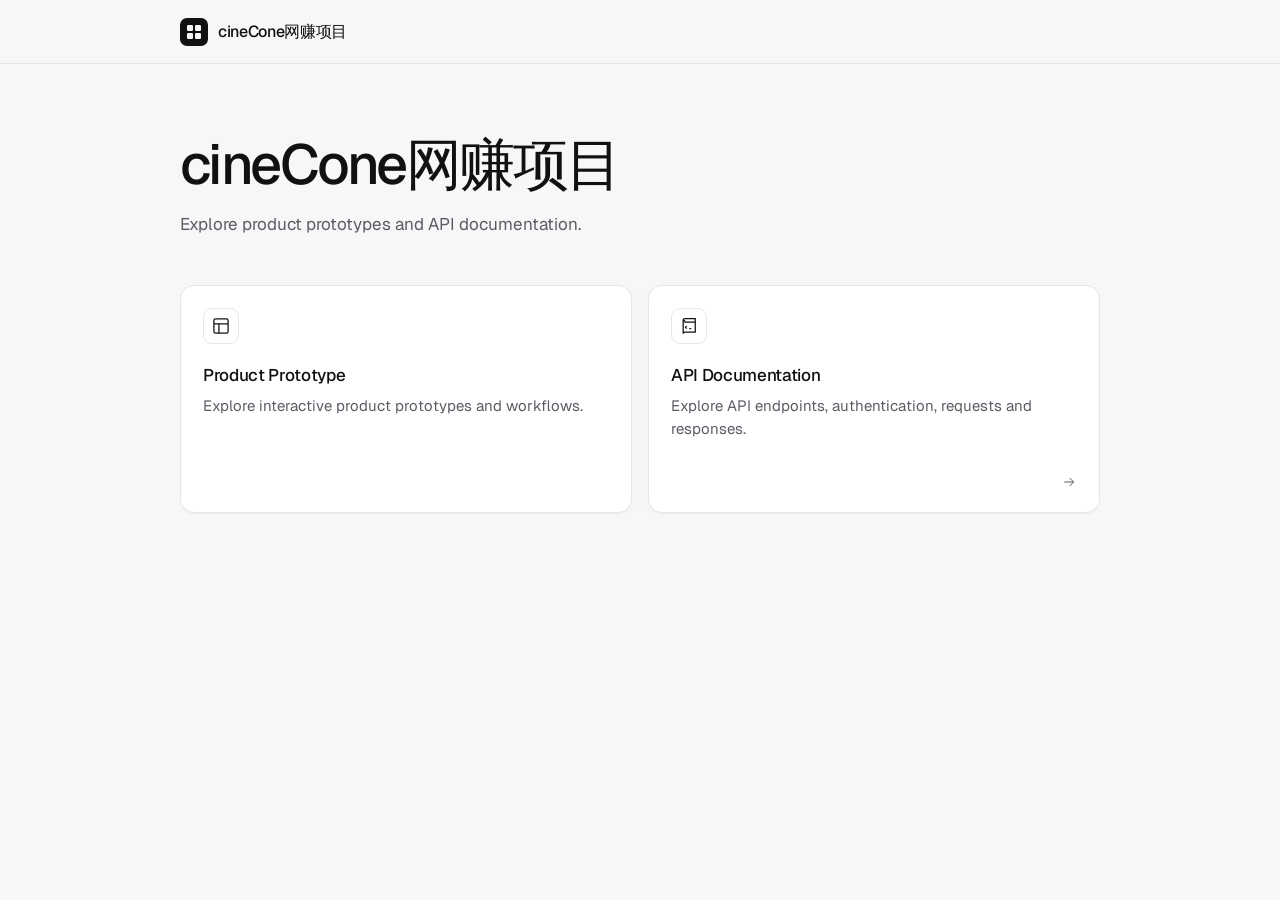
==== public/index.html @ 770e6d85 "Add the cineCone developer portal. Include the homepage, API reference, product prototype, and GitHu" ====
<!DOCTYPE html>
<html lang="en">
  <head>
    <meta charset="utf-8" />
    <meta name="viewport" content="width=device-width, initial-scale=1" />
    <title>cineCone网赚项目</title>
    <meta
      name="description"
      content="Explore product prototypes and API documentation."
    />
    <meta name="color-scheme" content="light dark" />
    <link rel="icon" href="data:image/svg+xml,%3Csvg xmlns='http://www.w3.org/2000/svg' viewBox='0 0 16 16'%3E%3Crect width='16' height='16' rx='3' fill='%23111113'/%3E%3Cpath d='M4 4h3.2v3.2H4zM8.8 4H12v3.2H8.8zM4 8.8h3.2V12H4zM8.8 8.8H12V12H8.8z' fill='%23f7f7f8'/%3E%3C/svg%3E" />
    <link rel="preconnect" href="https://fonts.googleapis.com" />
    <link rel="preconnect" href="https://fonts.gstatic.com" crossorigin />
    <link
      href="https://fonts.googleapis.com/css2?family=Geist:wght@400;500;600&family=Geist+Mono:wght@400;500&display=swap"
      rel="stylesheet"
    />
    <link rel="stylesheet" href="./assets/styles.css" />
  </head>
  <body>
    <header class="site-header">
      <div class="shell header-inner">
        <a class="brand" href="./">
          <span class="brand-mark" aria-hidden="true">
            <svg width="16" height="16" viewBox="0 0 16 16" fill="currentColor">
              <rect x="1" y="1" width="6" height="6" rx="1.2" />
              <rect x="9" y="1" width="6" height="6" rx="1.2" />
              <rect x="1" y="9" width="6" height="6" rx="1.2" />
              <rect x="9" y="9" width="6" height="6" rx="1.2" />
            </svg>
          </span>
          <span class="brand-name">cineCone网赚项目</span>
        </a>
        <!-- Set data-url to the repository, for example https://github.com/org/developer-portal -->
        <a
          id="github-link"
          class="github-link"
          data-url=""
          href=""
          hidden
          target="_blank"
          rel="noreferrer"
        >
          <svg width="16" height="16" viewBox="0 0 16 16" aria-hidden="true">
            <path
              fill="currentColor"
              d="M8 0C3.58 0 0 3.58 0 8c0 3.54 2.29 6.53 5.47 7.59.4.07.55-.17.55-.38 0-.19-.01-.82-.01-1.49-2.01.37-2.53-.49-2.69-.94-.09-.23-.48-.94-.82-1.13-.28-.15-.68-.52-.01-.53.63-.01 1.08.58 1.23.82.72 1.21 1.87.87 2.33.66.07-.52.28-.87.51-1.07-1.78-.2-3.64-.89-3.64-3.95 0-.87.31-1.59.82-2.15-.08-.2-.36-1.02.08-2.12 0 0 .67-.21 2.2.82.64-.18 1.32-.27 2-.27.68 0 1.36.09 2 .27 1.53-1.04 2.2-.82 2.2-.82.44 1.1.16 1.92.08 2.12.51.56.82 1.27.82 2.15 0 3.07-1.87 3.75-3.65 3.95.29.25.54.73.54 1.48 0 1.07-.01 1.93-.01 2.2 0 .21.15.46.55.38A8.013 8.013 0 0016 8c0-4.42-3.58-8-8-8z"
            />
          </svg>
          GitHub
        </a>
      </div>
    </header>

    <main class="shell site-main">
      <section class="hero">
        <h1>cineCone网赚项目</h1>
        <p class="lede">Explore product prototypes and API documentation.</p>
      </section>

      <section class="cards" aria-label="Documentation">
        <article class="card" id="prototype-card">
          <span class="icon" aria-hidden="true">
            <svg width="20" height="20" viewBox="0 0 24 24" fill="none" stroke="currentColor" stroke-width="1.5">
              <rect x="3.5" y="3.5" width="17" height="17" rx="2" />
              <path d="M3.5 9.5h17M9.5 9.5V20.5" />
            </svg>
          </span>
          <div class="card-body">
            <div class="card-heading">
              <h2>Product Prototype</h2>
              <p class="badge" data-badge>Coming Soon</p>
            </div>
            <p>Explore interactive product prototypes and workflows.</p>
          </div>
        </article>

        <a class="card card-link" href="./api/">
          <span class="icon" aria-hidden="true">
            <svg width="20" height="20" viewBox="0 0 24 24" fill="none" stroke="currentColor" stroke-width="1.5">
              <path d="M5 5.2A2.2 2.2 0 0 1 7.2 3H19.5v16.2H7.2A2.2 2.2 0 0 0 5 21.4V5.2z" />
              <path d="M5 5.2A2.2 2.2 0 0 1 7.2 7.4H19.5" />
              <path d="M9.2 12.2 7.8 13.6l1.4 1.4M12.4 15.2h2.3" />
            </svg>
          </span>
          <div class="card-body">
            <div class="card-heading">
              <h2>API Documentation</h2>
            </div>
            <p>Explore API endpoints, authentication, requests and responses.</p>
          </div>
          <span class="card-go" aria-hidden="true">
            <svg width="16" height="16" viewBox="0 0 24 24" fill="none" stroke="currentColor" stroke-width="1.5">
              <path d="M5 12h14M13 6l6 6-6 6" />
            </svg>
          </span>
        </a>
      </section>
    </main>

    <script>
      (function () {
        var github = document.getElementById("github-link");
        if (github) {
          var githubUrl = (github.getAttribute("data-url") || "").trim();
          if (githubUrl) {
            github.href = githubUrl;
            github.hidden = false;
          }
        }

        var card = document.getElementById("prototype-card");
        if (!card || !window.fetch) return;

        var probe = new URL("./prototype/index.html", document.baseURI);
        fetch(probe.href, { cache: "no-store" })
          .then(function (response) {
            if (!response.ok) return;
            var link = document.createElement("a");
            link.className = "card card-link";
            link.href = "./prototype/";
            link.innerHTML = card.innerHTML;
            var badge = link.querySelector("[data-badge]");
            if (badge) badge.remove();
            card.replaceWith(link);
          })
          .catch(function () {});
      })();
    </script>
  </body>
</html>
---- public/assets/styles.css ----
:root {
  color-scheme: light;
  --canvas: #f7f7f8;
  --surface: #ffffff;
  --ink: #111113;
  --muted: #5c5c66;
  --line: #e6e6ea;
  --line-strong: #c7c7cf;
  --canvas-ink: #f7f7f8;
  --shadow: 0 1px 2px rgba(17, 17, 19, 0.04);
  --sans: "Geist", "Inter", ui-sans-serif, system-ui, -apple-system, "Segoe UI", sans-serif;
  --mono: "Geist Mono", ui-monospace, "SFMono-Regular", Menlo, Consolas, monospace;
  --header-height: 64px;
  --api-bar-height: 52px;
}

@media (prefers-color-scheme: dark) {
  :root {
    color-scheme: dark;
    --canvas: #0c0c0d;
    --surface: #161618;
    --ink: #f4f4f5;
    --muted: #a1a1aa;
    --line: #2c2c31;
    --line-strong: #4a4a52;
    --canvas-ink: #0c0c0d;
    --shadow: none;
  }
}

*,
*::before,
*::after {
  box-sizing: border-box;
}

html {
  background: var(--canvas);
}

body {
  margin: 0;
  min-height: 100vh;
  background: var(--canvas);
  color: var(--ink);
  font-family: var(--sans);
  font-size: 16px;
  line-height: 1.5;
  text-rendering: optimizeLegibility;
}

h1,
h2,
p {
  margin: 0;
}

a {
  color: inherit;
}

.shell {
  width: min(920px, calc(100% - 48px));
  margin-inline: auto;
}

.site-header {
  height: var(--header-height);
  border-bottom: 1px solid var(--line);
}

.header-inner,
.github-link,
.brand,
.card-heading,
.portal-api-bar {
  display: flex;
  align-items: center;
}

.header-inner {
  height: 100%;
  justify-content: space-between;
  gap: 16px;
}

.brand {
  gap: 10px;
  min-width: 0;
  text-decoration: none;
  font-weight: 500;
  letter-spacing: -0.02em;
}

.brand-mark {
  display: grid;
  place-items: center;
  width: 28px;
  height: 28px;
  flex: none;
  border-radius: 7px;
  background: var(--ink);
  color: var(--canvas-ink);
}

.brand-mark svg,
.icon svg,
.card-go svg,
.github-link svg {
  display: block;
}

.brand-name {
  overflow: hidden;
  text-overflow: ellipsis;
  white-space: nowrap;
}

.github-link {
  gap: 8px;
  flex: none;
  padding: 6px 2px;
  color: var(--muted);
  font-size: 0.875rem;
  text-decoration: none;
}

.github-link[hidden] {
  display: none;
}

.github-link:hover {
  color: var(--ink);
}

.hero {
  padding-top: 72px;
}

.hero h1 {
  max-width: 100%;
  font-size: clamp(2.5rem, 6vw, 3.5rem);
  font-weight: 500;
  letter-spacing: -0.045em;
  line-height: 1.05;
  text-wrap: balance;
}

.lede {
  max-width: 36rem;
  margin-top: 16px;
  color: var(--muted);
  font-size: 1.0625rem;
  line-height: 1.55;
}

.cards {
  display: grid;
  grid-template-columns: 1fr;
  gap: 12px;
  margin-top: 48px;
}

.card {
  display: flex;
  flex-direction: column;
  align-items: flex-start;
  gap: 20px;
  min-height: 228px;
  padding: 22px;
  border: 1px solid var(--line);
  border-radius: 14px;
  background: var(--surface);
  box-shadow: var(--shadow);
  color: inherit;
  text-decoration: none;
}

.card-link {
  cursor: pointer;
  transition: border-color 120ms ease;
}

.card-link:hover {
  border-color: var(--line-strong);
}

.icon {
  display: grid;
  place-items: center;
  width: 36px;
  height: 36px;
  border: 1px solid var(--line);
  border-radius: 9px;
  color: var(--ink);
}

.card-body {
  display: flex;
  flex: 1;
  flex-direction: column;
  gap: 8px;
  width: 100%;
}

.card-heading {
  justify-content: space-between;
  gap: 12px;
}

.card h2 {
  font-size: 1.0625rem;
  font-weight: 500;
  letter-spacing: -0.02em;
  line-height: 1.3;
}

.card p {
  color: var(--muted);
  font-size: 0.9375rem;
  line-height: 1.55;
}

.badge {
  flex: none;
  margin: 0;
  padding: 2px 8px;
  border: 1px solid var(--line);
  border-radius: 999px;
  background: var(--canvas);
  color: var(--muted);
  font-family: var(--mono);
  font-size: 0.6875rem;
  letter-spacing: 0.01em;
  line-height: 1.6;
  white-space: nowrap;
}

.card-go {
  align-self: flex-end;
  margin-top: auto;
  color: var(--muted);
}

.site-main {
  padding-bottom: 96px;
}

.brand:focus-visible,
.github-link:focus-visible,
.card-link:focus-visible,
.portal-back:focus-visible {
  outline: 2px solid var(--ink);
  outline-offset: 3px;
}

.api-page {
  height: 100vh;
  height: 100dvh;
  min-height: 0;
  display: flex;
  flex-direction: column;
  overflow: hidden;
}

.portal-api-bar {
  position: relative;
  z-index: 10001;
  flex: 0 0 var(--api-bar-height);
  height: var(--api-bar-height);
  justify-content: flex-start;
  gap: 10px;
  padding: 0 20px;
  border-bottom: 1px solid var(--line);
  background: var(--surface);
}

.portal-back {
  color: var(--ink);
  font-size: 0.875rem;
  font-weight: 500;
  letter-spacing: -0.01em;
  text-decoration: none;
}

.portal-back:hover {
  text-decoration: underline;
  text-underline-offset: 3px;
}

.portal-api-sep,
.portal-api-title {
  color: var(--muted);
  font-size: 0.875rem;
}

.api-reference,
.api-fallback {
  flex: 1 1 auto;
  min-height: 0;
  height: calc(100dvh - var(--api-bar-height));
}

.api-fallback {
  display: grid;
  place-items: center;
  padding: 24px;
  color: var(--muted);
  text-align: center;
}

@media (min-width: 760px) {
  .cards {
    grid-template-columns: 1fr 1fr;
    gap: 16px;
  }
}

@media (max-width: 640px) {
  .shell {
    width: min(920px, calc(100% - 40px));
  }

  .hero {
    padding-top: 40px;
  }

  .cards {
    margin-top: 32px;
  }

  .card {
    min-height: 0;
  }

  .site-main {
    padding-bottom: 64px;
  }

  .portal-api-bar {
    padding-inline: 16px;
  }
}

@media (prefers-reduced-motion: reduce) {
  .card-link {
    transition: none;
  }
}

@media (hover: none) {
  .card-link:hover {
    border-color: var(--line);
  }
}
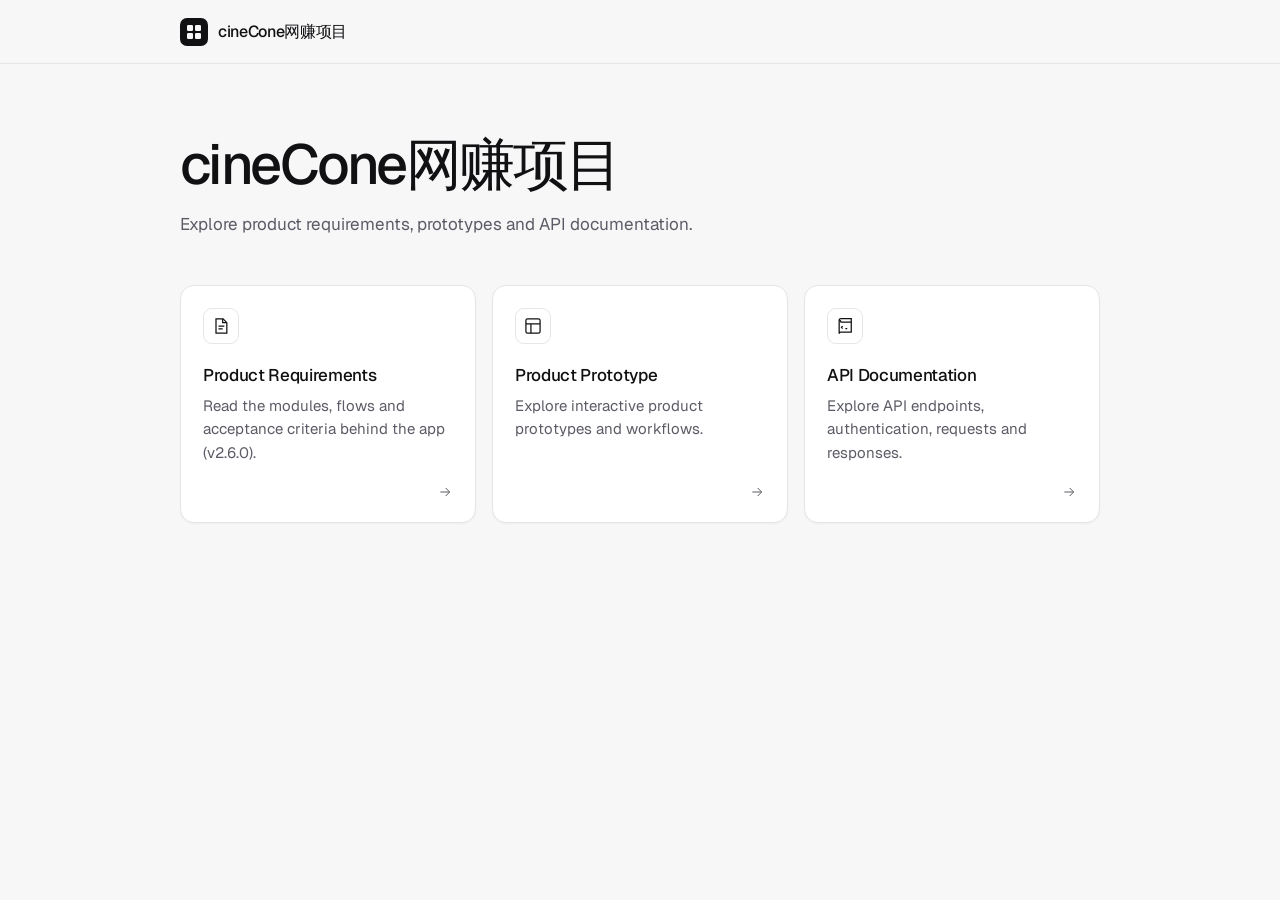
==== commit 7d945ad4: "feat(portal): 首页新增 PRD 入口，三张卡片按需求→原型→接口排序 - 新增 Product Requirements 卡片，指向 ./PRD/（PRD v2.6.0） - 首页文案与" ====
--- a/public/index.html
+++ b/public/index.html
@@ -6,7 +6,7 @@
     <title>cineCone网赚项目</title>
     <meta
       name="description"
-      content="Explore product prototypes and API documentation."
+      content="Explore product requirements, prototypes and API documentation."
     />
     <meta name="color-scheme" content="light dark" />
     <link rel="icon" href="data:image/svg+xml,%3Csvg xmlns='http://www.w3.org/2000/svg' viewBox='0 0 16 16'%3E%3Crect width='16' height='16' rx='3' fill='%23111113'/%3E%3Cpath d='M4 4h3.2v3.2H4zM8.8 4H12v3.2H8.8zM4 8.8h3.2V12H4zM8.8 8.8H12V12H8.8z' fill='%23f7f7f8'/%3E%3C/svg%3E" />
@@ -56,10 +56,31 @@
     <main class="shell site-main">
       <section class="hero">
         <h1>cineCone网赚项目</h1>
-        <p class="lede">Explore product prototypes and API documentation.</p>
+        <p class="lede">Explore product requirements, prototypes and API documentation.</p>
       </section>
 
       <section class="cards" aria-label="Documentation">
+        <a class="card card-link" href="./PRD/">
+          <span class="icon" aria-hidden="true">
+            <svg width="20" height="20" viewBox="0 0 24 24" fill="none" stroke="currentColor" stroke-width="1.5">
+              <path d="M6 3.5h8.5L19 8v12.5H6z" />
+              <path d="M14 3.5V8h4.5" />
+              <path d="M9 12h7M9 15.5h5" />
+            </svg>
+          </span>
+          <div class="card-body">
+            <div class="card-heading">
+              <h2>Product Requirements</h2>
+            </div>
+            <p>Read the modules, flows and acceptance criteria behind the app (v2.6.0).</p>
+          </div>
+          <span class="card-go" aria-hidden="true">
+            <svg width="16" height="16" viewBox="0 0 24 24" fill="none" stroke="currentColor" stroke-width="1.5">
+              <path d="M5 12h14M13 6l6 6-6 6" />
+            </svg>
+          </span>
+        </a>
+
         <article class="card" id="prototype-card">
           <span class="icon" aria-hidden="true">
             <svg width="20" height="20" viewBox="0 0 24 24" fill="none" stroke="currentColor" stroke-width="1.5">
@@ -123,6 +144,13 @@
             link.innerHTML = card.innerHTML;
             var badge = link.querySelector("[data-badge]");
             if (badge) badge.remove();
+            // 原型页面存在才补箭头：Coming Soon 态不是链接，不该有可点击的暗示
+            var go = document.createElement("span");
+            go.className = "card-go";
+            go.setAttribute("aria-hidden", "true");
+            go.innerHTML =
+              '<svg width="16" height="16" viewBox="0 0 24 24" fill="none" stroke="currentColor" stroke-width="1.5"><path d="M5 12h14M13 6l6 6-6 6" /></svg>';
+            link.appendChild(go);
             card.replaceWith(link);
           })
           .catch(function () {});
--- a/public/assets/styles.css
+++ b/public/assets/styles.css
@@ -316,6 +316,21 @@
   }
 }
 
+/* 三张卡片在壳宽（920px）铺满时并排，避免 2+1 的半空行 */
+@media (min-width: 968px) {
+  .cards {
+    grid-template-columns: repeat(3, 1fr);
+  }
+}
+
+/* 两列区间内落单的最后一张撑满整行，不留半空；高度按内容收敛，避免宽卡片中央大片留白 */
+@media (min-width: 760px) and (max-width: 967px) {
+  .cards > :last-child:nth-child(odd) {
+    grid-column: 1 / -1;
+    min-height: 0;
+  }
+}
+
 @media (max-width: 640px) {
   .shell {
     width: min(920px, calc(100% - 40px));
